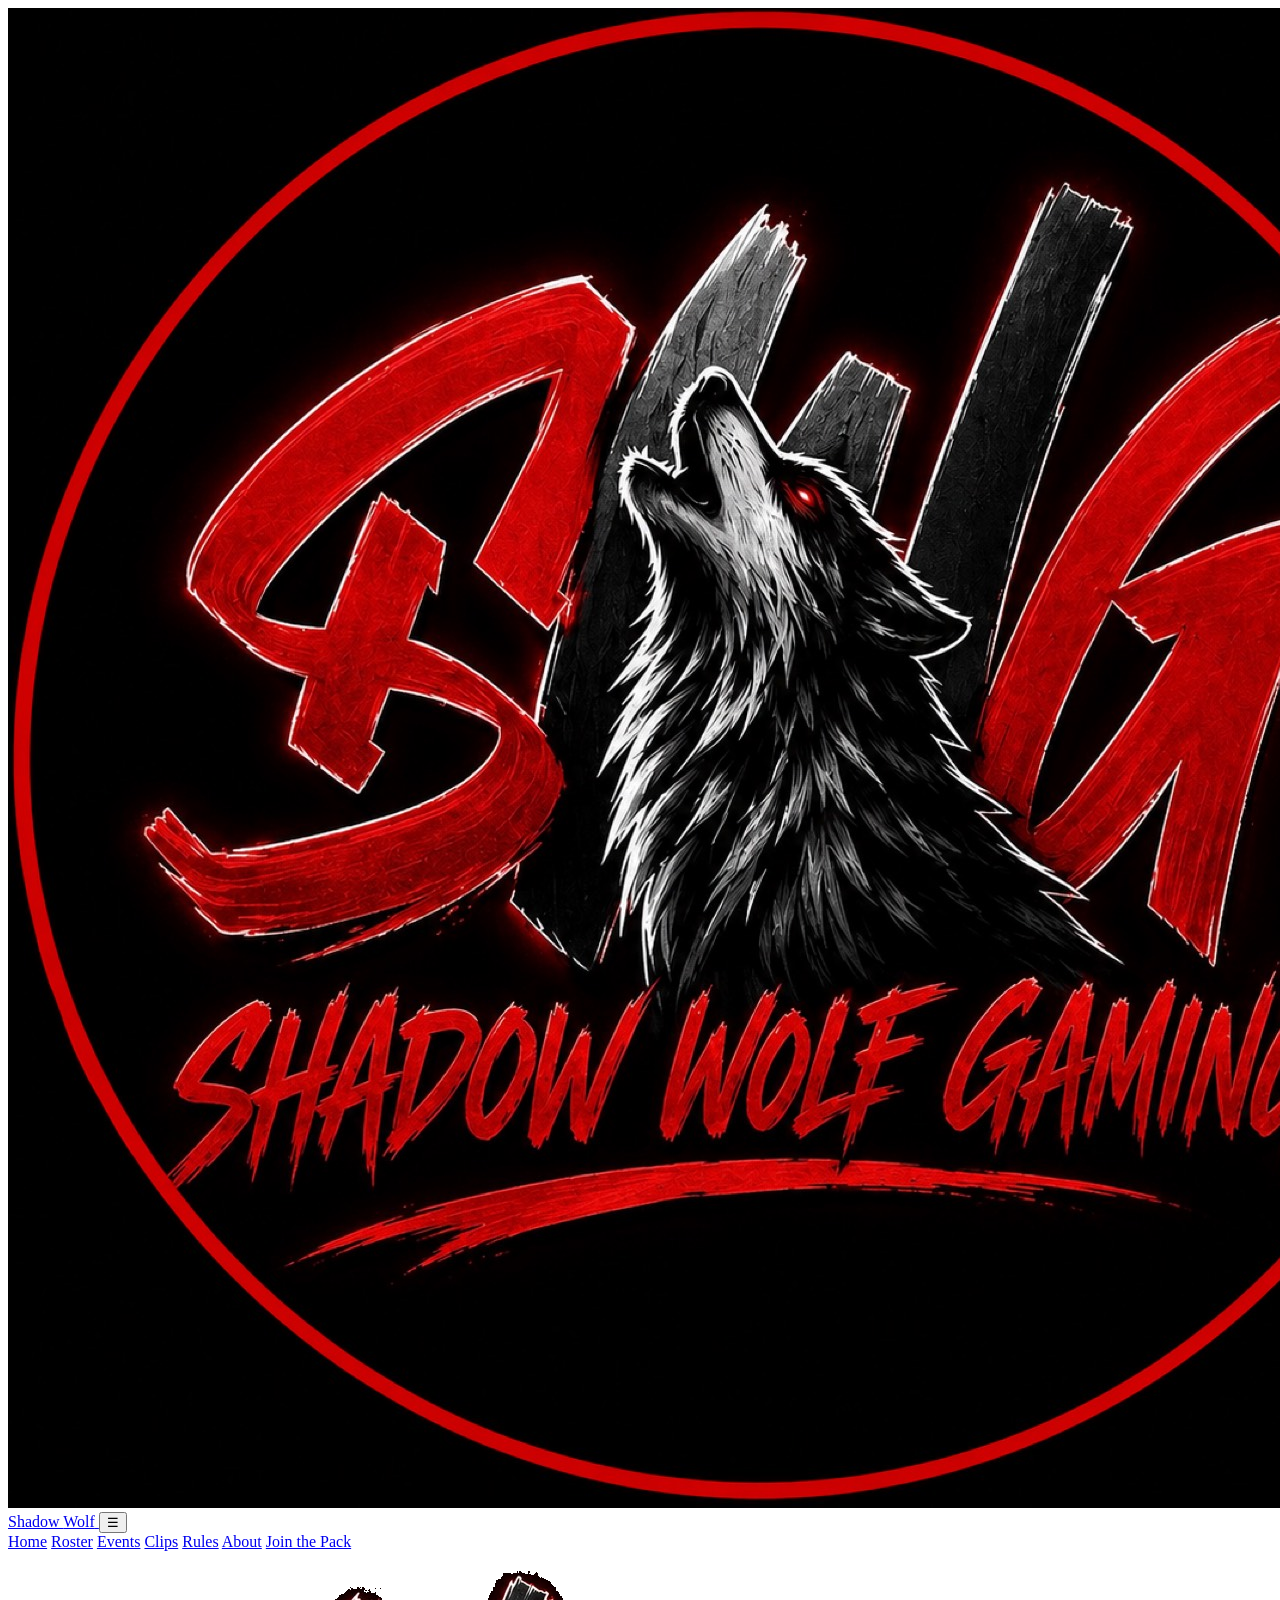
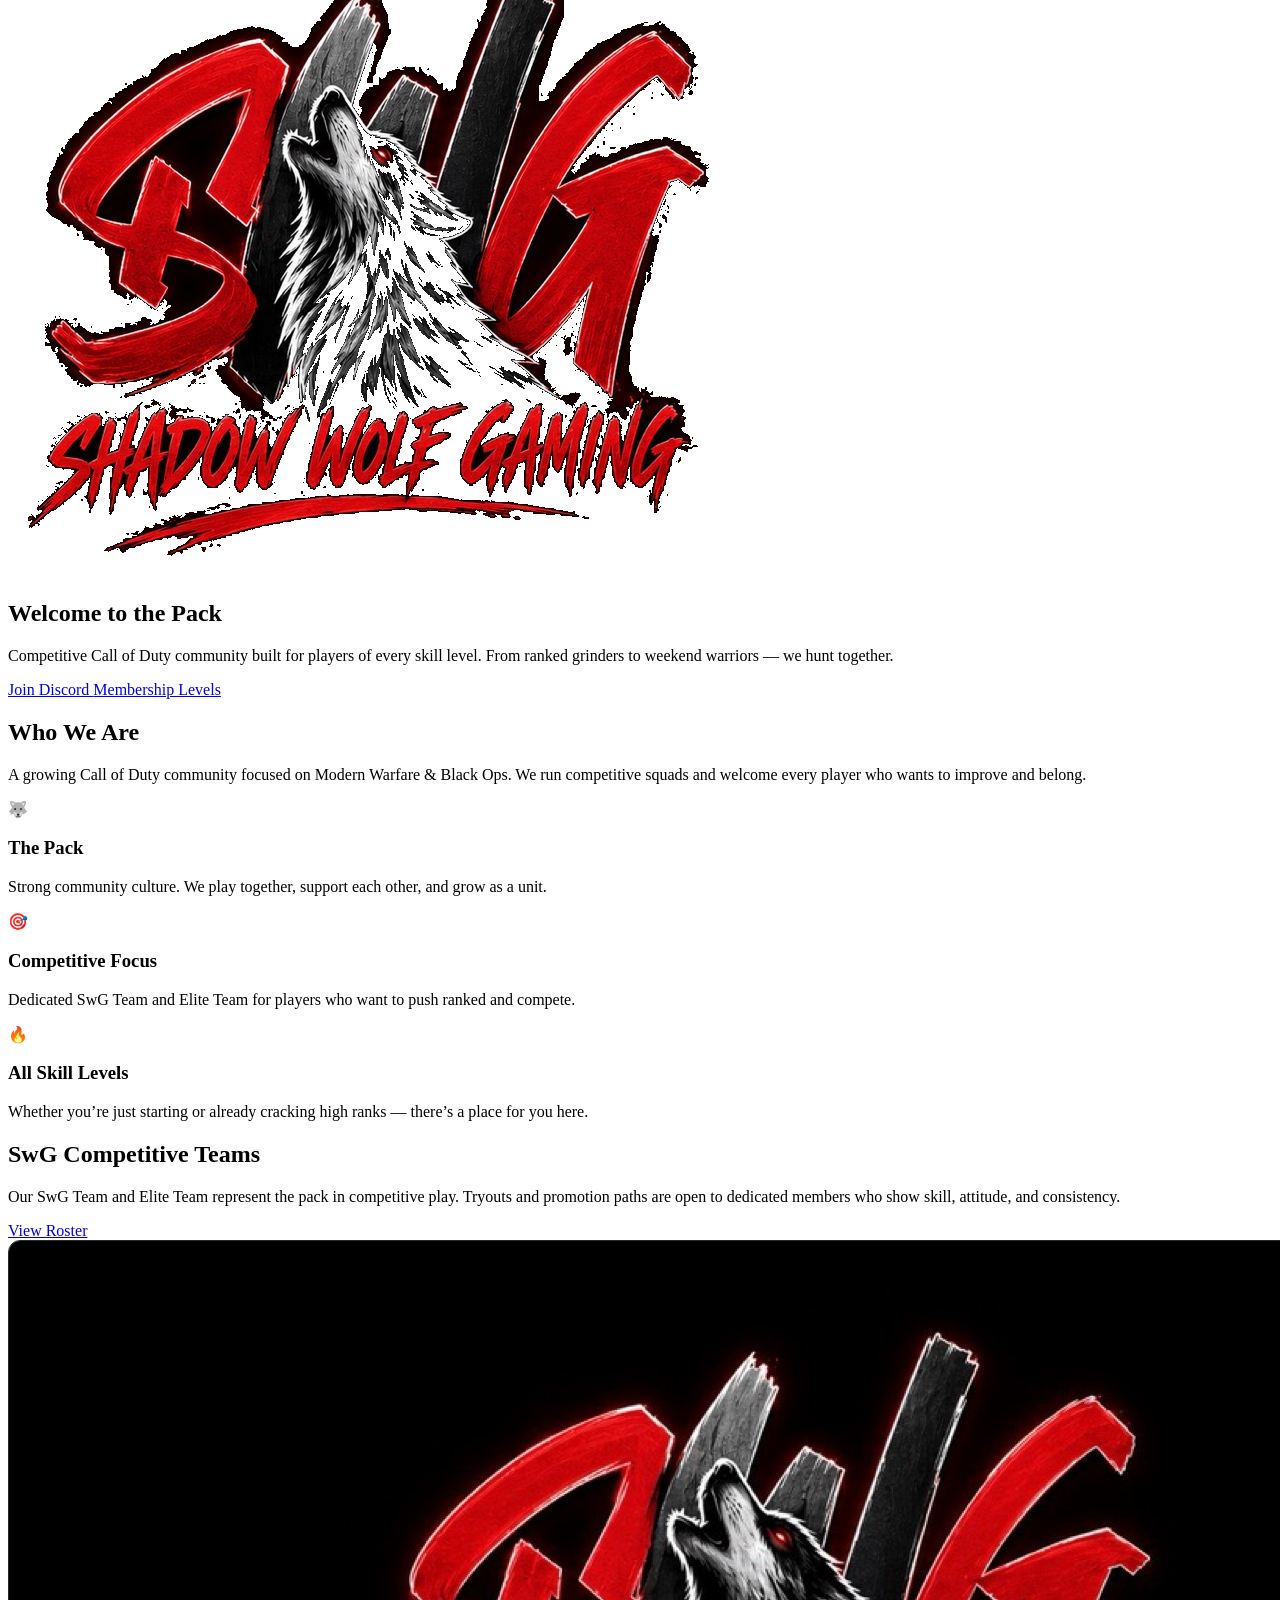
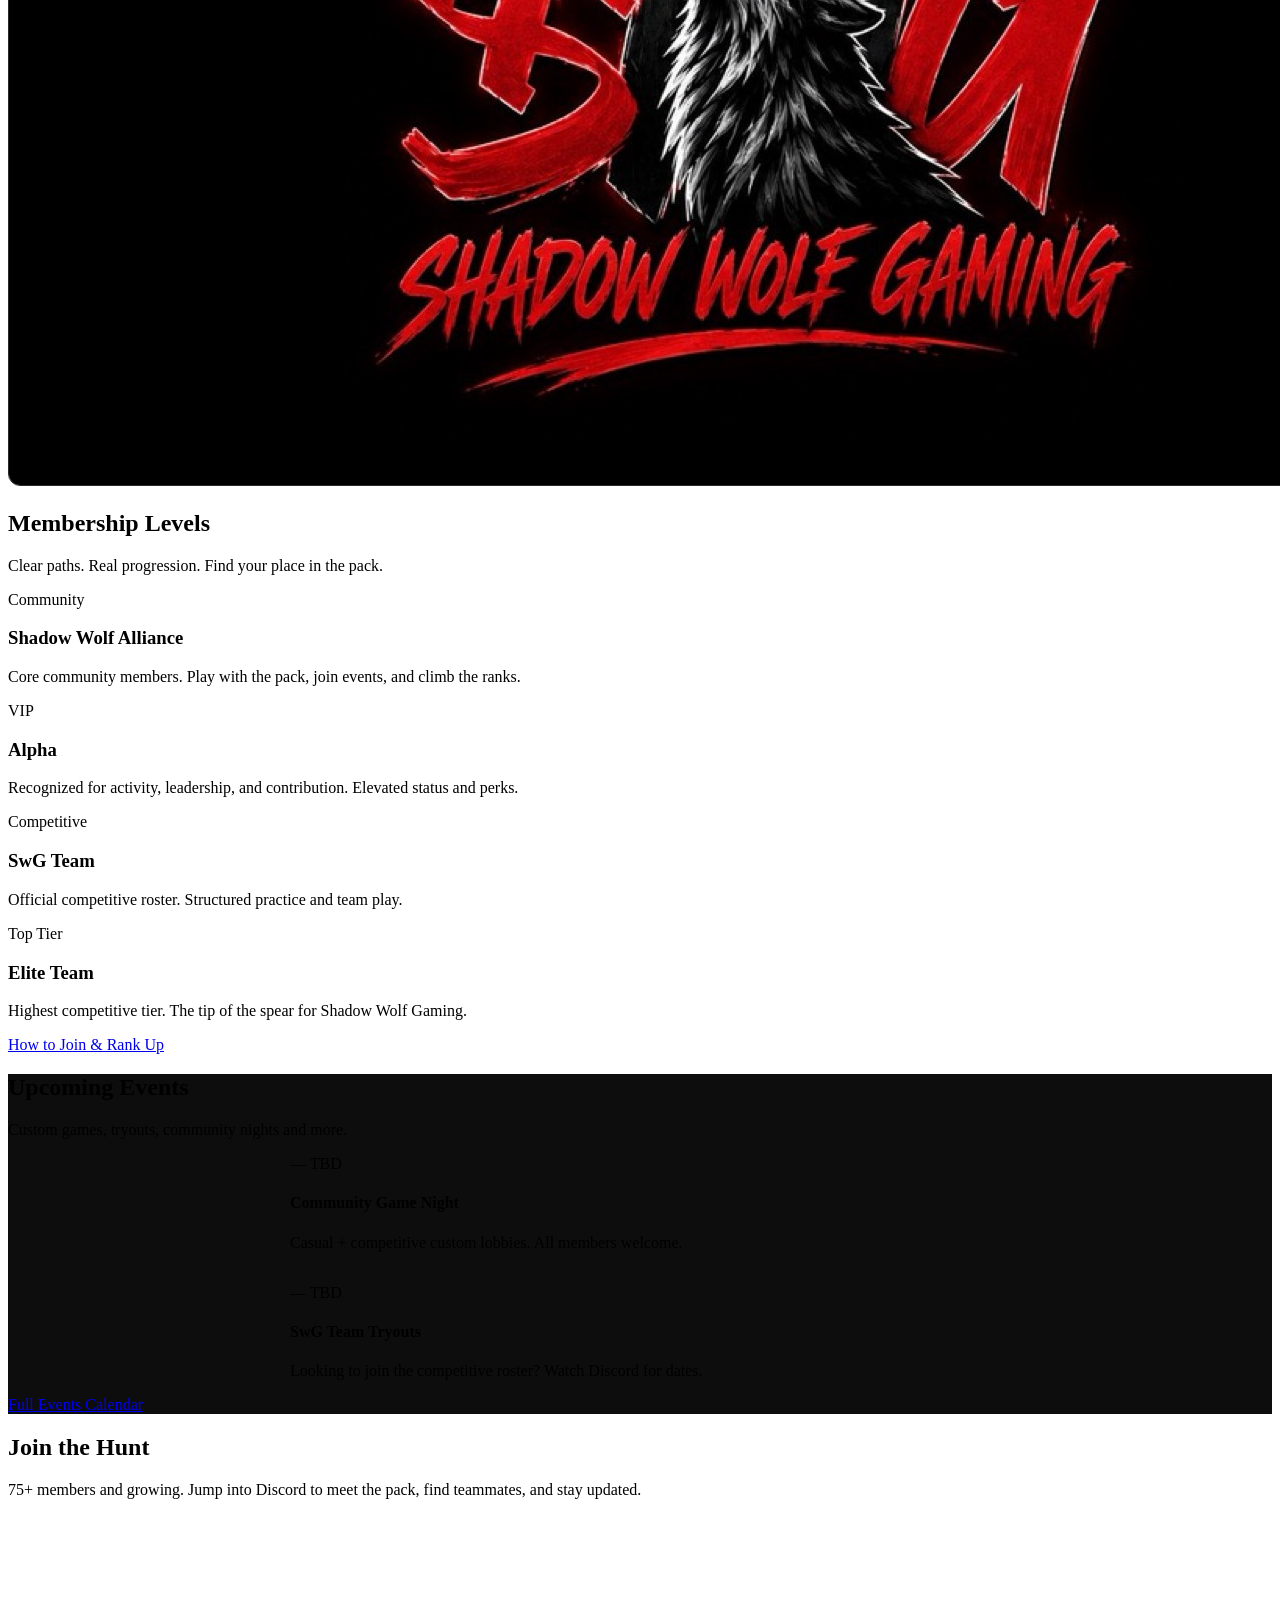
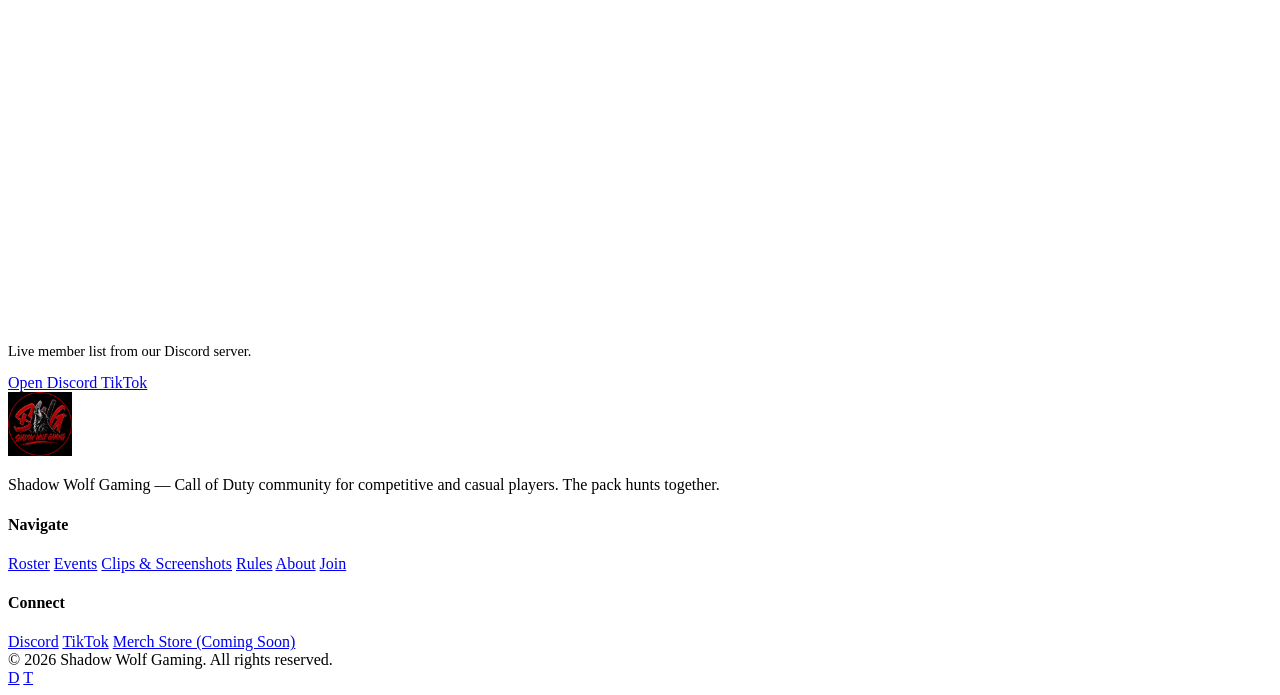
==== index.html @ d9479e47 "Rename Index.html to index.html" ====
<!DOCTYPE html>
<html lang="en">
<head>
  <meta charset="UTF-8" />
  <meta name="viewport" content="width=device-width, initial-scale=1.0" />
  <title>Shadow Wolf Gaming | The Pack Awaits</title>
  <meta name="description" content="Shadow Wolf Gaming – Call of Duty community for competitive and casual players. Join the Pack." />
  <link rel="icon" href="logo-circle.png" type="image/png" />
  <link rel="stylesheet" href="styles.css" />
</head>
<body>
  <!-- Header -->
  <header class="site-header">
    <div class="container nav">
      <a href="index.html" class="logo-link">
        <img src="logo-circle.png" alt="Shadow Wolf Gaming" />
        <span class="logo-text">Shadow <span>Wolf</span></span>
      </a>

      <button class="nav-toggle" aria-label="Toggle menu">☰</button>

      <nav class="nav-links" id="navLinks">
        <a href="index.html" class="active">Home</a>
        <a href="roster.html">Roster</a>
        <a href="events.html">Events</a>
        <a href="gallery.html">Clips</a>
        <a href="rules.html">Rules</a>
        <a href="about.html">About</a>
        <a href="join.html" class="btn btn-primary">Join the Pack</a>
      </nav>
    </div>
  </header>

  <!-- Hero -->
  <section class="hero">
    <div class="hero-content">
      <img src="logo-full.png" alt="Shadow Wolf Gaming" class="hero-logo" />
      <h1>Welcome to the <span>Pack</span></h1>
      <p class="hero-tagline">
        Competitive Call of Duty community built for players of every skill level. 
        From ranked grinders to weekend warriors — we hunt together.
      </p>
      <div class="hero-buttons">
        <a href="https://discord.gg/vBjcun5h" target="_blank" rel="noopener" class="btn btn-discord">
          Join Discord
        </a>
        <a href="join.html" class="btn btn-outline">Membership Levels</a>
      </div>
    </div>
  </section>

  <!-- Who We Are -->
  <section class="section">
    <div class="container">
      <h2 class="section-title text-center">Who <span>We Are</span></h2>
      <p class="section-subtitle text-center">
        A growing Call of Duty community focused on Modern Warfare & Black Ops. 
        We run competitive squads and welcome every player who wants to improve and belong.
      </p>

      <div class="card-grid">
        <div class="card">
          <div class="card-icon">🐺</div>
          <h3>The Pack</h3>
          <p>Strong community culture. We play together, support each other, and grow as a unit.</p>
        </div>
        <div class="card">
          <div class="card-icon">🎯</div>
          <h3>Competitive Focus</h3>
          <p>Dedicated SwG Team and Elite Team for players who want to push ranked and compete.</p>
        </div>
        <div class="card">
          <div class="card-icon">🔥</div>
          <h3>All Skill Levels</h3>
          <p>Whether you’re just starting or already cracking high ranks — there’s a place for you here.</p>
        </div>
      </div>
    </div>
  </section>

  <!-- Competitive Team Highlight -->
  <section class="section" style="padding-top: 0;">
    <div class="container">
      <div class="team-highlight">
        <div>
          <h2>SwG Competitive Teams</h2>
          <p>
            Our SwG Team and Elite Team represent the pack in competitive play. 
            Tryouts and promotion paths are open to dedicated members who show skill, attitude, and consistency.
          </p>
          <a href="roster.html" class="btn btn-primary">View Roster</a>
        </div>
        <div>
          <img src="logo-wide.jpg" alt="Shadow Wolf Gaming Competitive" style="border-radius: 12px; border: 1px solid #2a2a2a;" />
        </div>
      </div>
    </div>
  </section>

  <!-- Membership Levels Preview -->
  <section class="section">
    <div class="container">
      <h2 class="section-title text-center">Membership <span>Levels</span></h2>
      <p class="section-subtitle text-center">Clear paths. Real progression. Find your place in the pack.</p>

      <div class="levels-grid">
        <div class="level-card">
          <div class="level-tag">Community</div>
          <h3>Shadow Wolf Alliance</h3>
          <p>Core community members. Play with the pack, join events, and climb the ranks.</p>
        </div>
        <div class="level-card">
          <div class="level-tag">VIP</div>
          <h3>Alpha</h3>
          <p>Recognized for activity, leadership, and contribution. Elevated status and perks.</p>
        </div>
        <div class="level-card">
          <div class="level-tag">Competitive</div>
          <h3>SwG Team</h3>
          <p>Official competitive roster. Structured practice and team play.</p>
        </div>
        <div class="level-card elite">
          <div class="level-tag">Top Tier</div>
          <h3>Elite Team</h3>
          <p>Highest competitive tier. The tip of the spear for Shadow Wolf Gaming.</p>
        </div>
      </div>

      <div class="text-center mt-4">
        <a href="join.html" class="btn btn-outline">How to Join & Rank Up</a>
      </div>
    </div>
  </section>

  <!-- Featured Events -->
  <section class="section" style="background: #0d0d0d;">
    <div class="container">
      <h2 class="section-title text-center">Upcoming <span>Events</span></h2>
      <p class="section-subtitle text-center">Custom games, tryouts, community nights and more.</p>

      <div style="display: grid; gap: 1rem; max-width: 700px; margin: 0 auto;">
        <div class="event-card">
          <div class="event-date">
            <span class="day">—</span>
            <span class="month">TBD</span>
          </div>
          <div class="event-info">
            <h4>Community Game Night</h4>
            <p>Casual + competitive custom lobbies. All members welcome.</p>
          </div>
        </div>
        <div class="event-card">
          <div class="event-date">
            <span class="day">—</span>
            <span class="month">TBD</span>
          </div>
          <div class="event-info">
            <h4>SwG Team Tryouts</h4>
            <p>Looking to join the competitive roster? Watch Discord for dates.</p>
          </div>
        </div>
      </div>

      <div class="text-center mt-4">
        <a href="events.html" class="btn btn-primary">Full Events Calendar</a>
      </div>
    </div>
  </section>

  <!-- Discord + Social -->
  <section class="section">
    <div class="container">
      <div class="discord-section">
        <h2 class="section-title">Join the <span>Hunt</span></h2>
        <p style="color: var(--gray); margin-bottom: 1.5rem;">
          75+ members and growing. Jump into Discord to meet the pack, find teammates, and stay updated.
        </p>

        <div class="discord-widget-wrapper">
          <!-- Official Discord Widget -->
          <iframe 
            src="https://discord.com/widget?id=1279711612889989150&theme=dark" 
            width="350" 
            height="400" 
            allowtransparency="true" 
            frameborder="0" 
            sandbox="allow-popups allow-popups-to-escape-sandbox allow-same-origin allow-scripts"
            style="border-radius: 12px; max-width: 100%;">
          </iframe>
        </div>

        <p style="color: var(--gray); font-size: 0.9rem; margin-top: 1rem;">
          Live member list from our Discord server.
        </p>

        <div class="hero-buttons mt-3">
          <a href="https://discord.gg/vBjcun5h" target="_blank" rel="noopener" class="btn btn-discord">
            Open Discord
          </a>
          <a href="https://www.tiktok.com/@shadow_wolf_gaming_?_r=1&_t=ZS-99rucWfN9da" target="_blank" rel="noopener" class="btn btn-outline">
            TikTok
          </a>
        </div>
      </div>
    </div>
  </section>

  <!-- Footer -->
  <footer class="site-footer">
    <div class="container">
      <div class="footer-grid">
        <div class="footer-brand">
          <img src="logo-circle.png" alt="Shadow Wolf Gaming" style="height: 64px;" />
          <p>Shadow Wolf Gaming — Call of Duty community for competitive and casual players. The pack hunts together.</p>
        </div>
        <div class="footer-col">
          <h4>Navigate</h4>
          <a href="roster.html">Roster</a>
          <a href="events.html">Events</a>
          <a href="gallery.html">Clips & Screenshots</a>
          <a href="rules.html">Rules</a>
          <a href="about.html">About</a>
          <a href="join.html">Join</a>
        </div>
        <div class="footer-col">
          <h4>Connect</h4>
          <a href="https://discord.gg/vBjcun5h" target="_blank" rel="noopener">Discord</a>
          <a href="https://www.tiktok.com/@shadow_wolf_gaming_?_r=1&_t=ZS-99rucWfN9da" target="_blank" rel="noopener">TikTok</a>
          <a href="#" id="store-link">Merch Store (Coming Soon)</a>
        </div>
      </div>
      <div class="footer-bottom">
        <span>© 2026 Shadow Wolf Gaming. All rights reserved.</span>
        <div class="social-links">
          <a href="https://discord.gg/vBjcun5h" target="_blank" rel="noopener" title="Discord">D</a>
          <a href="https://www.tiktok.com/@shadow_wolf_gaming_?_r=1&_t=ZS-99rucWfN9da" target="_blank" rel="noopener" title="TikTok">T</a>
        </div>
      </div>
    </div>
  </footer>

  <script src="main.js"></script>
</body>
</html>
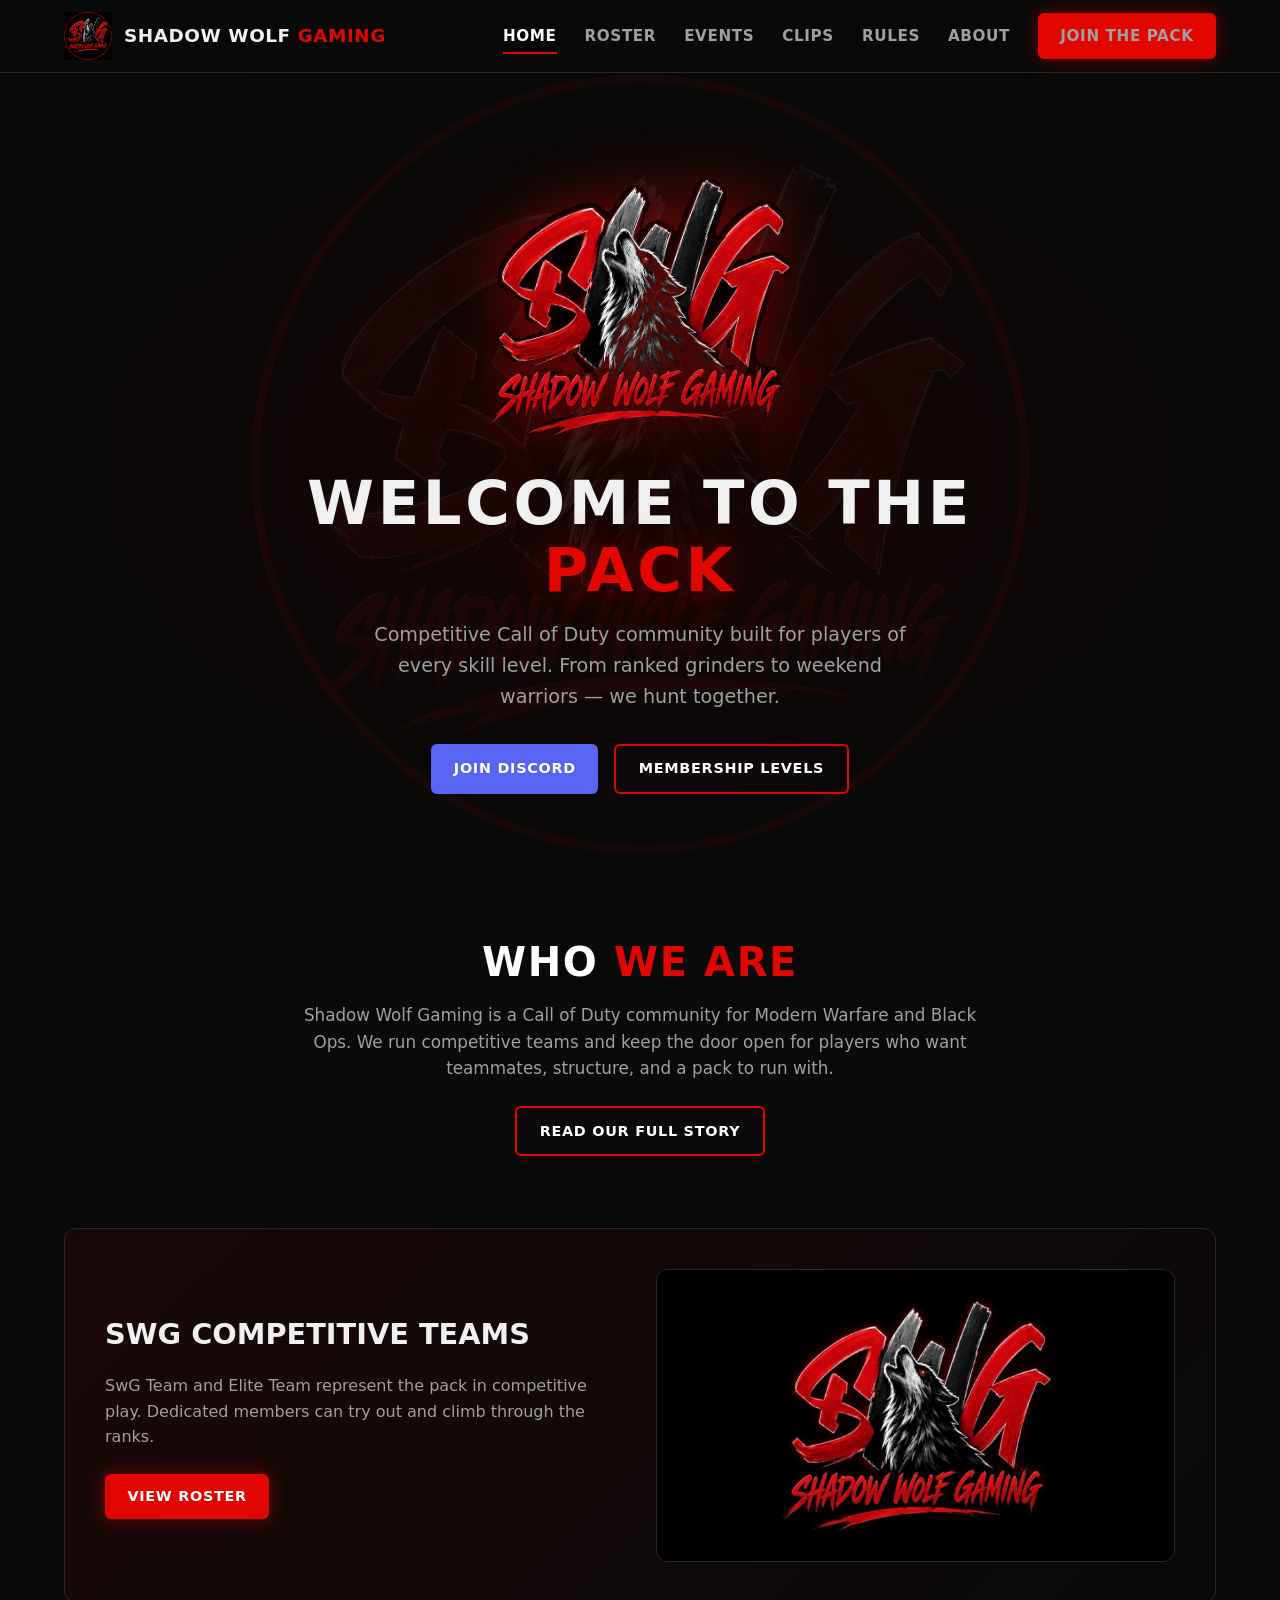
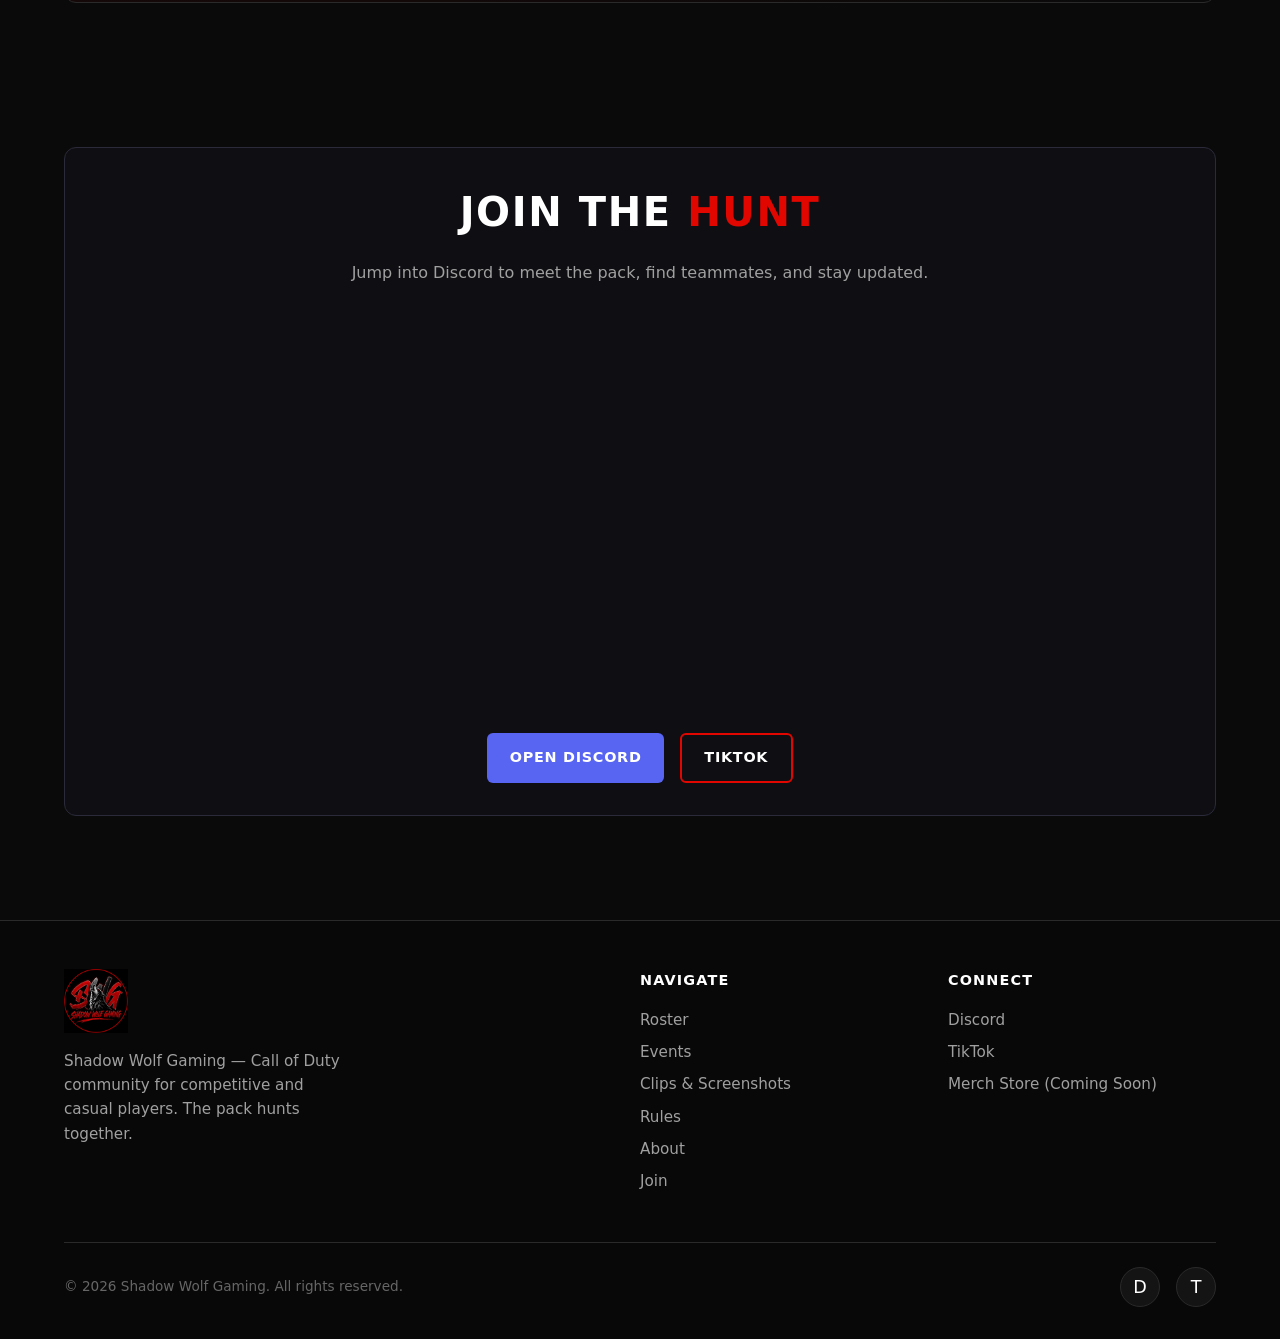
==== commit ac53bcc6: "Add index.html for Shadow Wolf Gaming website This commit adds a new HTML file for the Shadow Wolf G" ====
--- a/index.html
+++ b/index.html
@@ -6,15 +6,15 @@
   <title>Shadow Wolf Gaming | The Pack Awaits</title>
   <meta name="description" content="Shadow Wolf Gaming – Call of Duty community for competitive and casual players. Join the Pack." />
   <link rel="icon" href="logo-circle.png" type="image/png" />
+  <link href="https://fonts.googleapis.com/css2?family=Black+Ops+One&display=swap" rel="stylesheet" />
   <link rel="stylesheet" href="styles.css" />
 </head>
 <body>
-  <!-- Header -->
   <header class="site-header">
     <div class="container nav">
       <a href="index.html" class="logo-link">
         <img src="logo-circle.png" alt="Shadow Wolf Gaming" />
-        <span class="logo-text">Shadow <span>Wolf</span></span>
+        <span class="logo-text">Shadow Wolf <span>Gaming</span></span>
       </a>
 
       <button class="nav-toggle" aria-label="Toggle menu">☰</button>
@@ -31,13 +31,12 @@
     </div>
   </header>
 
-  <!-- Hero -->
   <section class="hero">
     <div class="hero-content">
       <img src="logo-full.png" alt="Shadow Wolf Gaming" class="hero-logo" />
       <h1>Welcome to the <span>Pack</span></h1>
       <p class="hero-tagline">
-        Competitive Call of Duty community built for players of every skill level. 
+        Competitive Call of Duty community built for players of every skill level.
         From ranked grinders to weekend warriors — we hunt together.
       </p>
       <div class="hero-buttons">
@@ -49,44 +48,26 @@
     </div>
   </section>
 
-  <!-- Who We Are -->
   <section class="section">
-    <div class="container">
-      <h2 class="section-title text-center">Who <span>We Are</span></h2>
-      <p class="section-subtitle text-center">
-        A growing Call of Duty community focused on Modern Warfare & Black Ops. 
-        We run competitive squads and welcome every player who wants to improve and belong.
+    <div class="container" style="max-width: 760px; text-align: center;">
+      <h2 class="section-title">Who <span>We Are</span></h2>
+      <p class="section-subtitle" style="margin-bottom: 1.5rem;">
+        Shadow Wolf Gaming is a Call of Duty community for Modern Warfare and Black Ops.
+        We run competitive teams and keep the door open for players who want teammates,
+        structure, and a pack to run with.
       </p>
-
-      <div class="card-grid">
-        <div class="card">
-          <div class="card-icon">🐺</div>
-          <h3>The Pack</h3>
-          <p>Strong community culture. We play together, support each other, and grow as a unit.</p>
-        </div>
-        <div class="card">
-          <div class="card-icon">🎯</div>
-          <h3>Competitive Focus</h3>
-          <p>Dedicated SwG Team and Elite Team for players who want to push ranked and compete.</p>
-        </div>
-        <div class="card">
-          <div class="card-icon">🔥</div>
-          <h3>All Skill Levels</h3>
-          <p>Whether you’re just starting or already cracking high ranks — there’s a place for you here.</p>
-        </div>
-      </div>
+      <a href="about.html" class="btn btn-outline">Read Our Full Story</a>
     </div>
   </section>
 
-  <!-- Competitive Team Highlight -->
   <section class="section" style="padding-top: 0;">
     <div class="container">
       <div class="team-highlight">
         <div>
           <h2>SwG Competitive Teams</h2>
           <p>
-            Our SwG Team and Elite Team represent the pack in competitive play. 
-            Tryouts and promotion paths are open to dedicated members who show skill, attitude, and consistency.
+            SwG Team and Elite Team represent the pack in competitive play.
+            Dedicated members can try out and climb through the ranks.
           </p>
           <a href="roster.html" class="btn btn-primary">View Roster</a>
         </div>
@@ -97,101 +78,25 @@
     </div>
   </section>
 
-  <!-- Membership Levels Preview -->
-  <section class="section">
-    <div class="container">
-      <h2 class="section-title text-center">Membership <span>Levels</span></h2>
-      <p class="section-subtitle text-center">Clear paths. Real progression. Find your place in the pack.</p>
-
-      <div class="levels-grid">
-        <div class="level-card">
-          <div class="level-tag">Community</div>
-          <h3>Shadow Wolf Alliance</h3>
-          <p>Core community members. Play with the pack, join events, and climb the ranks.</p>
-        </div>
-        <div class="level-card">
-          <div class="level-tag">VIP</div>
-          <h3>Alpha</h3>
-          <p>Recognized for activity, leadership, and contribution. Elevated status and perks.</p>
-        </div>
-        <div class="level-card">
-          <div class="level-tag">Competitive</div>
-          <h3>SwG Team</h3>
-          <p>Official competitive roster. Structured practice and team play.</p>
-        </div>
-        <div class="level-card elite">
-          <div class="level-tag">Top Tier</div>
-          <h3>Elite Team</h3>
-          <p>Highest competitive tier. The tip of the spear for Shadow Wolf Gaming.</p>
-        </div>
-      </div>
-
-      <div class="text-center mt-4">
-        <a href="join.html" class="btn btn-outline">How to Join & Rank Up</a>
-      </div>
-    </div>
-  </section>
-
-  <!-- Featured Events -->
-  <section class="section" style="background: #0d0d0d;">
-    <div class="container">
-      <h2 class="section-title text-center">Upcoming <span>Events</span></h2>
-      <p class="section-subtitle text-center">Custom games, tryouts, community nights and more.</p>
-
-      <div style="display: grid; gap: 1rem; max-width: 700px; margin: 0 auto;">
-        <div class="event-card">
-          <div class="event-date">
-            <span class="day">—</span>
-            <span class="month">TBD</span>
-          </div>
-          <div class="event-info">
-            <h4>Community Game Night</h4>
-            <p>Casual + competitive custom lobbies. All members welcome.</p>
-          </div>
-        </div>
-        <div class="event-card">
-          <div class="event-date">
-            <span class="day">—</span>
-            <span class="month">TBD</span>
-          </div>
-          <div class="event-info">
-            <h4>SwG Team Tryouts</h4>
-            <p>Looking to join the competitive roster? Watch Discord for dates.</p>
-          </div>
-        </div>
-      </div>
-
-      <div class="text-center mt-4">
-        <a href="events.html" class="btn btn-primary">Full Events Calendar</a>
-      </div>
-    </div>
-  </section>
-
-  <!-- Discord + Social -->
   <section class="section">
     <div class="container">
       <div class="discord-section">
         <h2 class="section-title">Join the <span>Hunt</span></h2>
         <p style="color: var(--gray); margin-bottom: 1.5rem;">
-          75+ members and growing. Jump into Discord to meet the pack, find teammates, and stay updated.
+          Jump into Discord to meet the pack, find teammates, and stay updated.
         </p>
 
         <div class="discord-widget-wrapper">
-          <!-- Official Discord Widget -->
-          <iframe 
-            src="https://discord.com/widget?id=1279711612889989150&theme=dark" 
-            width="350" 
-            height="400" 
-            allowtransparency="true" 
-            frameborder="0" 
+          <iframe
+            src="https://discord.com/widget?id=1279711612889989150&theme=dark"
+            width="350"
+            height="400"
+            allowtransparency="true"
+            frameborder="0"
             sandbox="allow-popups allow-popups-to-escape-sandbox allow-same-origin allow-scripts"
             style="border-radius: 12px; max-width: 100%;">
           </iframe>
         </div>
-
-        <p style="color: var(--gray); font-size: 0.9rem; margin-top: 1rem;">
-          Live member list from our Discord server.
-        </p>
 
         <div class="hero-buttons mt-3">
           <a href="https://discord.gg/vBjcun5h" target="_blank" rel="noopener" class="btn btn-discord">
@@ -205,7 +110,6 @@
     </div>
   </section>
 
-  <!-- Footer -->
   <footer class="site-footer">
     <div class="container">
       <div class="footer-grid">
@@ -226,7 +130,7 @@
           <h4>Connect</h4>
           <a href="https://discord.gg/vBjcun5h" target="_blank" rel="noopener">Discord</a>
           <a href="https://www.tiktok.com/@shadow_wolf_gaming_?_r=1&_t=ZS-99rucWfN9da" target="_blank" rel="noopener">TikTok</a>
-          <a href="#" id="store-link">Merch Store (Coming Soon)</a>
+          <a href="#">Merch Store (Coming Soon)</a>
         </div>
       </div>
       <div class="footer-bottom">
--- a/styles.css
+++ b/styles.css
@@ -0,0 +1,850 @@
+/* Shadow Wolf Gaming - Main Styles */
+:root {
+  --bg-dark: #0a0a0a;
+  --bg-card: #141414;
+  --bg-card-hover: #1c1c1c;
+  --red: #e10600;
+  --red-bright: #ff1a1a;
+  --red-glow: rgba(225, 6, 0, 0.45);
+  --red-dark: #9b0000;
+  --white: #ffffff;
+  --off-white: #f0f0f0;
+  --gray: #a0a0a0;
+  --gray-dark: #666;
+  --border: #2a2a2a;
+  --font-main: 'Segoe UI', system-ui, -apple-system, sans-serif;
+  --font-display: 'Segoe UI', system-ui, sans-serif;
+  --radius: 12px;
+  --transition: 0.25s ease;
+}
+
+*, *::before, *::after {
+  box-sizing: border-box;
+  margin: 0;
+  padding: 0;
+}
+
+html {
+  scroll-behavior: smooth;
+}
+
+body {
+  font-family: var(--font-main);
+  background: var(--bg-dark);
+  color: var(--off-white);
+  line-height: 1.6;
+  min-height: 100vh;
+  overflow-x: hidden;
+}
+
+img {
+  max-width: 100%;
+  height: auto;
+  display: block;
+}
+
+a {
+  color: inherit;
+  text-decoration: none;
+  transition: color var(--transition);
+}
+
+ul {
+  list-style: none;
+}
+
+/* ========== LAYOUT ========== */
+.container {
+  width: 100%;
+  max-width: 1200px;
+  margin: 0 auto;
+  padding: 0 1.5rem;
+}
+
+.section {
+  padding: 4.5rem 0;
+}
+
+.section-title {
+  font-size: clamp(1.8rem, 4vw, 2.5rem);
+  font-weight: 800;
+  text-transform: uppercase;
+  letter-spacing: 0.04em;
+  margin-bottom: 0.5rem;
+  color: var(--white);
+}
+
+.section-title span {
+  color: var(--red);
+}
+
+.section-subtitle {
+  color: var(--gray);
+  margin-bottom: 2.5rem;
+  font-size: 1.05rem;
+}
+
+/* ========== HEADER / NAV ========== */
+.site-header {
+  position: sticky;
+  top: 0;
+  z-index: 1000;
+  background: rgba(10, 10, 10, 0.92);
+  backdrop-filter: blur(12px);
+  border-bottom: 1px solid var(--border);
+}
+
+.nav {
+  display: flex;
+  align-items: center;
+  justify-content: space-between;
+  height: 72px;
+}
+
+.logo-link {
+  display: flex;
+  align-items: center;
+  gap: 0.75rem;
+}
+
+.logo-link img {
+  height: 48px;
+  width: auto;
+}
+
+.logo-text {
+  font-weight: 800;
+  font-size: 1.15rem;
+  letter-spacing: 0.03em;
+  text-transform: uppercase;
+}
+
+.logo-text span {
+  color: var(--red);
+}
+
+.nav-links {
+  display: flex;
+  align-items: center;
+  gap: 1.75rem;
+}
+
+.nav-links a {
+  font-size: 0.95rem;
+  font-weight: 600;
+  text-transform: uppercase;
+  letter-spacing: 0.04em;
+  color: var(--gray);
+  position: relative;
+}
+
+.nav-links a:hover,
+.nav-links a.active {
+  color: var(--white);
+}
+
+.nav-links a.active::after,
+.nav-links a:hover::after {
+  content: '';
+  position: absolute;
+  left: 0;
+  bottom: -6px;
+  width: 100%;
+  height: 2px;
+  background: var(--red);
+}
+
+.btn {
+  display: inline-flex;
+  align-items: center;
+  justify-content: center;
+  gap: 0.5rem;
+  padding: 0.7rem 1.4rem;
+  font-weight: 700;
+  font-size: 0.9rem;
+  text-transform: uppercase;
+  letter-spacing: 0.05em;
+  border-radius: 6px;
+  border: none;
+  cursor: pointer;
+  transition: all var(--transition);
+}
+
+.btn-primary {
+  background: var(--red);
+  color: var(--white);
+  box-shadow: 0 0 20px var(--red-glow);
+}
+
+.btn-primary:hover {
+  background: var(--red-bright);
+  transform: translateY(-2px);
+  box-shadow: 0 0 28px var(--red-glow);
+}
+
+.btn-outline {
+  background: transparent;
+  color: var(--white);
+  border: 2px solid var(--red);
+}
+
+.btn-outline:hover {
+  background: var(--red);
+  box-shadow: 0 0 20px var(--red-glow);
+}
+
+.btn-discord {
+  background: #5865F2;
+  color: white;
+}
+
+.btn-discord:hover {
+  background: #4752c4;
+  transform: translateY(-2px);
+}
+
+/* Mobile menu */
+.nav-toggle {
+  display: none;
+  background: none;
+  border: none;
+  color: var(--white);
+  font-size: 1.6rem;
+  cursor: pointer;
+}
+
+/* ========== HERO ========== */
+.hero {
+  position: relative;
+  min-height: 85vh;
+  display: flex;
+  align-items: center;
+  justify-content: center;
+  text-align: center;
+  padding: 6rem 1.5rem 4rem;
+  background: radial-gradient(ellipse at center, #1a0505 0%, #0a0a0a 70%);
+  overflow: hidden;
+}
+
+.hero::before {
+  content: '';
+  position: absolute;
+  inset: 0;
+  background: url('logo-circle.png') center/contain no-repeat;
+  opacity: 0.07;
+  pointer-events: none;
+}
+
+.hero-content {
+  position: relative;
+  z-index: 2;
+  max-width: 800px;
+}
+
+.hero-logo {
+  width: min(320px, 80vw);
+  margin: 0 auto 1.5rem;
+  filter: drop-shadow(0 0 30px var(--red-glow));
+}
+
+.hero h1 {
+  font-size: clamp(2.2rem, 6vw, 3.8rem);
+  font-weight: 900;
+  text-transform: uppercase;
+  letter-spacing: 0.06em;
+  line-height: 1.1;
+  margin-bottom: 1rem;
+}
+
+.hero h1 span {
+  color: var(--red);
+  text-shadow: 0 0 40px var(--red-glow);
+}
+
+.hero-tagline {
+  font-size: 1.2rem;
+  color: var(--gray);
+  margin-bottom: 2rem;
+  max-width: 560px;
+  margin-left: auto;
+  margin-right: auto;
+}
+
+.hero-buttons {
+  display: flex;
+  flex-wrap: wrap;
+  gap: 1rem;
+  justify-content: center;
+}
+
+/* ========== CARDS ========== */
+.card-grid {
+  display: grid;
+  grid-template-columns: repeat(auto-fit, minmax(260px, 1fr));
+  gap: 1.5rem;
+}
+
+.card {
+  background: var(--bg-card);
+  border: 1px solid var(--border);
+  border-radius: var(--radius);
+  padding: 1.75rem;
+  transition: all var(--transition);
+}
+
+.card:hover {
+  background: var(--bg-card-hover);
+  border-color: var(--red-dark);
+  transform: translateY(-4px);
+  box-shadow: 0 10px 30px rgba(0,0,0,0.4);
+}
+
+.card-icon {
+  font-size: 2rem;
+  margin-bottom: 1rem;
+  color: var(--red);
+}
+
+.card h3 {
+  font-size: 1.25rem;
+  font-weight: 700;
+  margin-bottom: 0.5rem;
+  text-transform: uppercase;
+  letter-spacing: 0.03em;
+}
+
+.card p {
+  color: var(--gray);
+  font-size: 0.95rem;
+}
+
+/* ========== MEMBERSHIP LEVELS ========== */
+.levels-grid {
+  display: grid;
+  grid-template-columns: repeat(auto-fit, minmax(240px, 1fr));
+  gap: 1.25rem;
+}
+
+.level-card {
+  background: var(--bg-card);
+  border: 1px solid var(--border);
+  border-radius: var(--radius);
+  padding: 1.75rem 1.5rem;
+  text-align: center;
+  position: relative;
+  overflow: hidden;
+}
+
+.level-card::before {
+  content: '';
+  position: absolute;
+  top: 0;
+  left: 0;
+  right: 0;
+  height: 4px;
+  background: var(--red);
+}
+
+.level-card.elite::before {
+  background: linear-gradient(90deg, var(--red), #ffd700);
+}
+
+.level-card h3 {
+  font-size: 1.15rem;
+  font-weight: 800;
+  text-transform: uppercase;
+  margin-bottom: 0.5rem;
+  color: var(--white);
+}
+
+.level-card .level-tag {
+  display: inline-block;
+  font-size: 0.75rem;
+  font-weight: 700;
+  text-transform: uppercase;
+  letter-spacing: 0.06em;
+  padding: 0.25rem 0.6rem;
+  border-radius: 4px;
+  background: rgba(225, 6, 0, 0.2);
+  color: var(--red-bright);
+  margin-bottom: 0.75rem;
+}
+
+.level-card p {
+  color: var(--gray);
+  font-size: 0.9rem;
+}
+
+/* ========== TEAM HIGHLIGHT ========== */
+.team-highlight {
+  background: linear-gradient(135deg, #1a0808 0%, #0a0a0a 100%);
+  border: 1px solid var(--border);
+  border-radius: var(--radius);
+  padding: 2.5rem;
+  display: grid;
+  grid-template-columns: 1fr 1fr;
+  gap: 2rem;
+  align-items: center;
+}
+
+.team-highlight h2 {
+  font-size: 1.8rem;
+  font-weight: 800;
+  text-transform: uppercase;
+  margin-bottom: 1rem;
+}
+
+.team-highlight p {
+  color: var(--gray);
+  margin-bottom: 1.5rem;
+}
+
+/* ========== EVENTS PREVIEW ========== */
+.event-card {
+  display: flex;
+  gap: 1.25rem;
+  background: var(--bg-card);
+  border: 1px solid var(--border);
+  border-radius: var(--radius);
+  padding: 1.25rem;
+  align-items: center;
+}
+
+.event-date {
+  flex-shrink: 0;
+  width: 70px;
+  text-align: center;
+  background: var(--red);
+  border-radius: 8px;
+  padding: 0.6rem 0.4rem;
+  line-height: 1.2;
+}
+
+.event-date .day {
+  font-size: 1.5rem;
+  font-weight: 800;
+  display: block;
+}
+
+.event-date .month {
+  font-size: 0.75rem;
+  text-transform: uppercase;
+  font-weight: 700;
+  letter-spacing: 0.05em;
+}
+
+.event-info h4 {
+  font-size: 1.05rem;
+  font-weight: 700;
+  margin-bottom: 0.2rem;
+}
+
+.event-info p {
+  color: var(--gray);
+  font-size: 0.9rem;
+}
+
+/* ========== DISCORD WIDGET ========== */
+.discord-section {
+  background: #0f0f13;
+  border: 1px solid #2a2a3a;
+  border-radius: var(--radius);
+  padding: 2rem;
+  text-align: center;
+}
+
+.discord-section h2 {
+  margin-bottom: 1rem;
+}
+
+.discord-widget-wrapper {
+  display: flex;
+  justify-content: center;
+  margin: 1.5rem 0;
+}
+
+/* ========== FOOTER ========== */
+.site-footer {
+  background: #080808;
+  border-top: 1px solid var(--border);
+  padding: 3rem 0 2rem;
+  margin-top: 2rem;
+}
+
+.footer-grid {
+  display: grid;
+  grid-template-columns: 2fr 1fr 1fr;
+  gap: 2.5rem;
+  margin-bottom: 2.5rem;
+}
+
+.footer-brand img {
+  height: 56px;
+  margin-bottom: 1rem;
+}
+
+.footer-brand p {
+  color: var(--gray);
+  font-size: 0.95rem;
+  max-width: 280px;
+}
+
+.footer-col h4 {
+  font-size: 0.9rem;
+  text-transform: uppercase;
+  letter-spacing: 0.08em;
+  color: var(--white);
+  margin-bottom: 1rem;
+}
+
+.footer-col a {
+  display: block;
+  color: var(--gray);
+  margin-bottom: 0.5rem;
+  font-size: 0.95rem;
+}
+
+.footer-col a:hover {
+  color: var(--red);
+}
+
+.footer-bottom {
+  border-top: 1px solid var(--border);
+  padding-top: 1.5rem;
+  display: flex;
+  justify-content: space-between;
+  align-items: center;
+  flex-wrap: wrap;
+  gap: 1rem;
+  color: var(--gray-dark);
+  font-size: 0.85rem;
+}
+
+.social-links {
+  display: flex;
+  gap: 1rem;
+}
+
+.social-links a {
+  width: 40px;
+  height: 40px;
+  display: flex;
+  align-items: center;
+  justify-content: center;
+  border-radius: 50%;
+  background: var(--bg-card);
+  border: 1px solid var(--border);
+  color: var(--white);
+  font-size: 1.1rem;
+  transition: all var(--transition);
+}
+
+.social-links a:hover {
+  background: var(--red);
+  border-color: var(--red);
+  transform: translateY(-3px);
+}
+
+/* ========== PAGE HERO (inner pages) ========== */
+.page-hero {
+  padding: 4rem 0 3rem;
+  text-align: center;
+  background: radial-gradient(ellipse at top, #1a0808 0%, #0a0a0a 70%);
+  border-bottom: 1px solid var(--border);
+}
+
+.page-hero h1 {
+  font-size: clamp(2rem, 5vw, 3rem);
+  font-weight: 900;
+  text-transform: uppercase;
+  letter-spacing: 0.05em;
+  margin-bottom: 0.75rem;
+}
+
+.page-hero h1 span {
+  color: var(--red);
+}
+
+.page-hero p {
+  color: var(--gray);
+  max-width: 600px;
+  margin: 0 auto;
+}
+
+/* ========== ROSTER ========== */
+.roster-filters {
+  display: flex;
+  flex-wrap: wrap;
+  gap: 0.75rem;
+  margin-bottom: 2rem;
+  justify-content: center;
+}
+
+.filter-btn {
+  padding: 0.5rem 1.1rem;
+  border-radius: 999px;
+  border: 1px solid var(--border);
+  background: var(--bg-card);
+  color: var(--gray);
+  font-weight: 600;
+  font-size: 0.85rem;
+  text-transform: uppercase;
+  letter-spacing: 0.04em;
+  cursor: pointer;
+  transition: all var(--transition);
+}
+
+.filter-btn:hover,
+.filter-btn.active {
+  background: var(--red);
+  border-color: var(--red);
+  color: white;
+}
+
+.member-grid {
+  display: grid;
+  grid-template-columns: repeat(auto-fill, minmax(220px, 1fr));
+  gap: 1.25rem;
+}
+
+.member-card {
+  background: var(--bg-card);
+  border: 1px solid var(--border);
+  border-radius: var(--radius);
+  padding: 1.5rem 1.25rem;
+  text-align: center;
+  transition: all var(--transition);
+}
+
+.member-card:hover {
+  border-color: var(--red-dark);
+  transform: translateY(-3px);
+}
+
+.member-avatar {
+  width: 80px;
+  height: 80px;
+  border-radius: 50%;
+  background: #222;
+  margin: 0 auto 1rem;
+  display: flex;
+  align-items: center;
+  justify-content: center;
+  font-size: 2rem;
+  border: 3px solid var(--border);
+  overflow: hidden;
+}
+
+.member-avatar img {
+  width: 100%;
+  height: 100%;
+  object-fit: cover;
+}
+
+.member-card h3 {
+  font-size: 1.05rem;
+  font-weight: 700;
+  margin-bottom: 0.25rem;
+}
+
+.member-role {
+  font-size: 0.75rem;
+  font-weight: 700;
+  text-transform: uppercase;
+  letter-spacing: 0.05em;
+  color: var(--red);
+  margin-bottom: 0.5rem;
+}
+
+.member-games {
+  font-size: 0.85rem;
+  color: var(--gray);
+}
+
+/* ========== GALLERY ========== */
+.gallery-grid {
+  display: grid;
+  grid-template-columns: repeat(auto-fill, minmax(280px, 1fr));
+  gap: 1.25rem;
+}
+
+.gallery-item {
+  position: relative;
+  border-radius: var(--radius);
+  overflow: hidden;
+  aspect-ratio: 16/9;
+  background: var(--bg-card);
+  border: 1px solid var(--border);
+}
+
+.gallery-item img {
+  width: 100%;
+  height: 100%;
+  object-fit: cover;
+  transition: transform 0.4s ease;
+}
+
+.gallery-item:hover img {
+  transform: scale(1.05);
+}
+
+.gallery-item .overlay {
+  position: absolute;
+  inset: 0;
+  background: linear-gradient(to top, rgba(0,0,0,0.8), transparent 50%);
+  display: flex;
+  align-items: flex-end;
+  padding: 1rem;
+  opacity: 0;
+  transition: opacity var(--transition);
+}
+
+.gallery-item:hover .overlay {
+  opacity: 1;
+}
+
+/* ========== RULES ========== */
+.rules-list {
+  max-width: 800px;
+  margin: 0 auto;
+}
+
+.rule-item {
+  background: var(--bg-card);
+  border: 1px solid var(--border);
+  border-radius: var(--radius);
+  padding: 1.5rem 1.75rem;
+  margin-bottom: 1rem;
+  display: flex;
+  gap: 1.25rem;
+}
+
+.rule-number {
+  flex-shrink: 0;
+  width: 40px;
+  height: 40px;
+  background: var(--red);
+  border-radius: 50%;
+  display: flex;
+  align-items: center;
+  justify-content: center;
+  font-weight: 800;
+  font-size: 1.1rem;
+}
+
+.rule-item h3 {
+  font-size: 1.1rem;
+  margin-bottom: 0.35rem;
+}
+
+.rule-item p {
+  color: var(--gray);
+  font-size: 0.95rem;
+}
+
+/* ========== JOIN PAGE ========== */
+.join-steps {
+  max-width: 700px;
+  margin: 0 auto 3rem;
+}
+
+.step {
+  display: flex;
+  gap: 1.5rem;
+  margin-bottom: 2rem;
+  align-items: flex-start;
+}
+
+.step-num {
+  flex-shrink: 0;
+  width: 48px;
+  height: 48px;
+  background: var(--red);
+  border-radius: 50%;
+  display: flex;
+  align-items: center;
+  justify-content: center;
+  font-weight: 800;
+  font-size: 1.3rem;
+  box-shadow: 0 0 20px var(--red-glow);
+}
+
+.step h3 {
+  font-size: 1.2rem;
+  margin-bottom: 0.35rem;
+}
+
+.step p {
+  color: var(--gray);
+}
+
+/* ========== UTILITIES ========== */
+.text-center { text-align: center; }
+.mt-1 { margin-top: 0.5rem; }
+.mt-2 { margin-top: 1rem; }
+.mt-3 { margin-top: 1.5rem; }
+.mt-4 { margin-top: 2rem; }
+.mb-2 { margin-bottom: 1rem; }
+.mb-3 { margin-bottom: 1.5rem; }
+.mb-4 { margin-bottom: 2rem; }
+
+.badge {
+  display: inline-block;
+  padding: 0.25rem 0.6rem;
+  font-size: 0.7rem;
+  font-weight: 700;
+  text-transform: uppercase;
+  letter-spacing: 0.05em;
+  border-radius: 4px;
+  background: rgba(225, 6, 0, 0.2);
+  color: var(--red-bright);
+}
+
+/* ========== RESPONSIVE ========== */
+@media (max-width: 900px) {
+  .nav-links {
+    display: none;
+    position: absolute;
+    top: 72px;
+    left: 0;
+    right: 0;
+    background: #0f0f0f;
+    flex-direction: column;
+    padding: 1.5rem;
+    gap: 1rem;
+    border-bottom: 1px solid var(--border);
+  }
+
+  .nav-links.open {
+    display: flex;
+  }
+
+  .nav-toggle {
+    display: block;
+  }
+
+  .team-highlight {
+    grid-template-columns: 1fr;
+  }
+
+  .footer-grid {
+    grid-template-columns: 1fr;
+    gap: 2rem;
+  }
+}
+
+@media (max-width: 600px) {
+  .hero {
+    min-height: 70vh;
+    padding: 5rem 1rem 3rem;
+  }
+
+  .section {
+    padding: 3rem 0;
+  }
+
+  .event-card {
+    flex-direction: column;
+    text-align: center;
+  }
+}
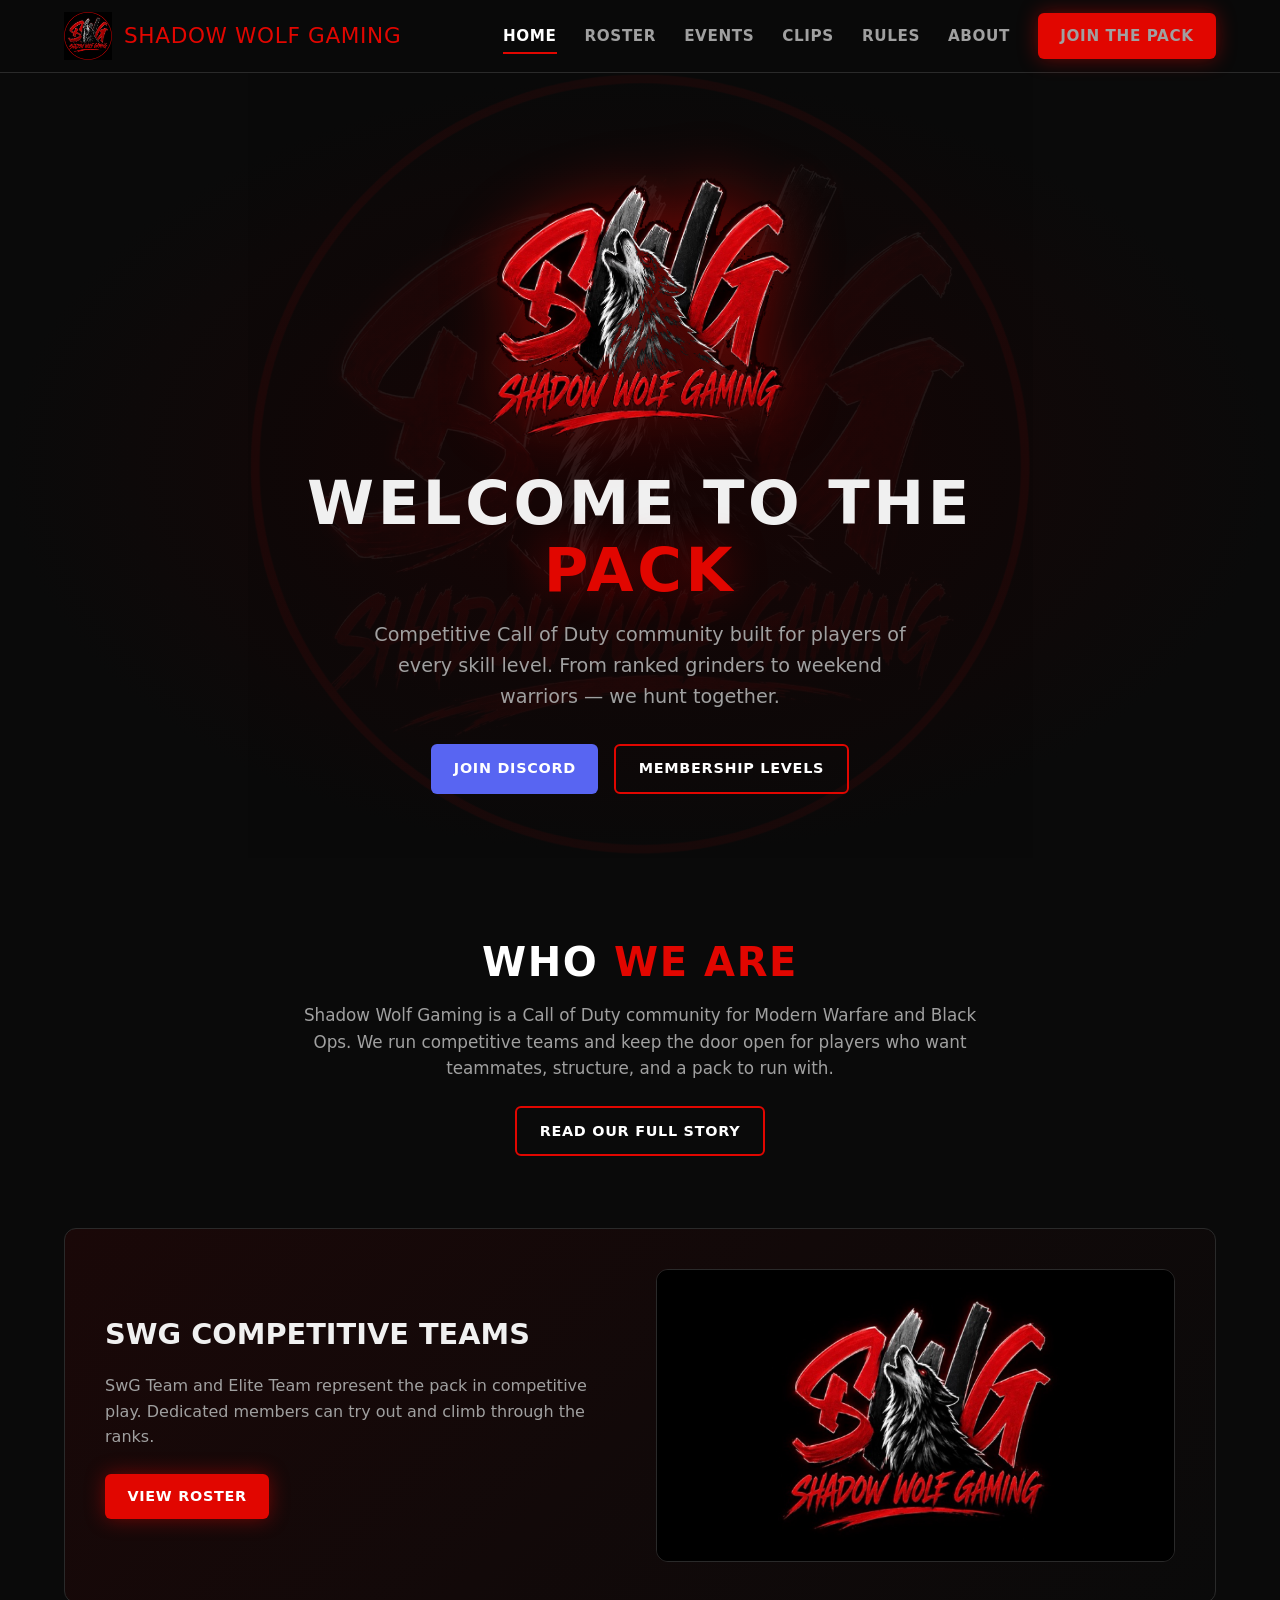
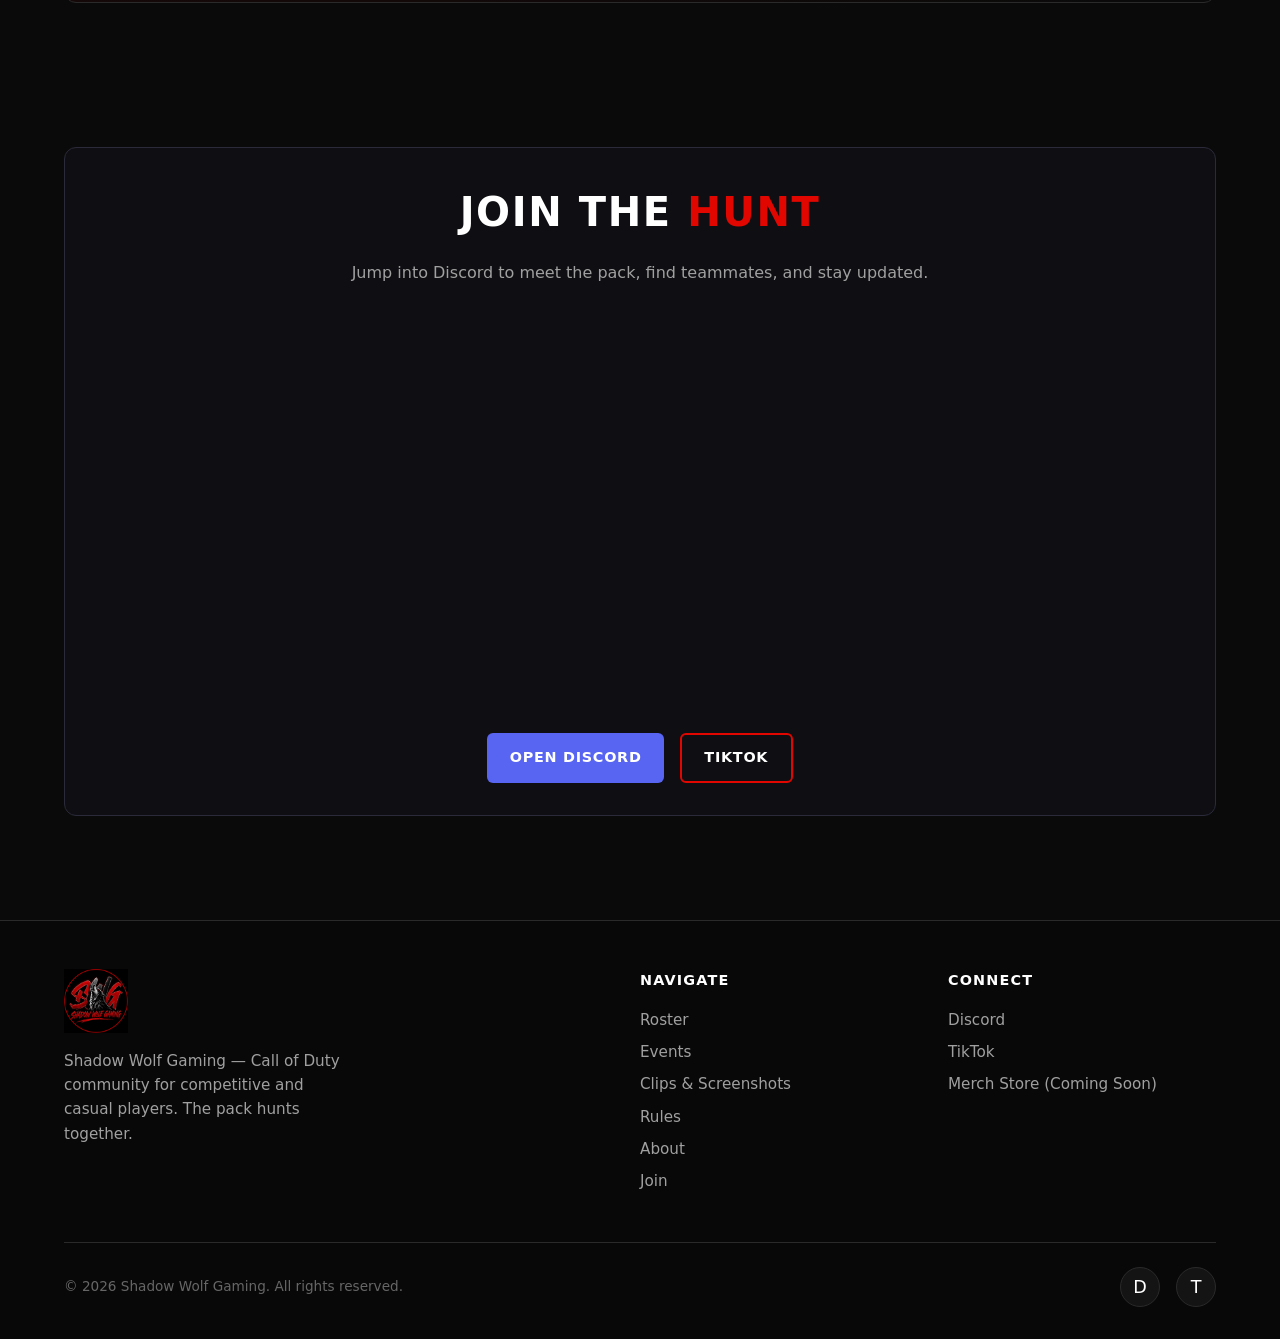
==== commit a203bef9: "Add theme color and Open Graph meta tags Added meta tags for theme color and Open Graph properties." ====
--- a/index.html
+++ b/index.html
@@ -5,6 +5,11 @@
   <meta name="viewport" content="width=device-width, initial-scale=1.0" />
   <title>Shadow Wolf Gaming | The Pack Awaits</title>
   <meta name="description" content="Shadow Wolf Gaming – Call of Duty community for competitive and casual players. Join the Pack." />
+  <meta name="theme-color" content="#ff1a1a" />
+  <meta property="og:title" content="Shadow Wolf Gaming" />
+  <meta property="og:description" content="The Pack Awaits — Call of Duty community." />
+  <meta property="og:image" content="https://k1llerblonde.github.io/Shadow-Wolf-Gaming/logo-full.png" />
+  <meta property="og:url" content="https://k1llerblonde.github.io/Shadow-Wolf-Gaming/" />
   <link rel="icon" href="logo-circle.png" type="image/png" />
   <link href="https://fonts.googleapis.com/css2?family=Black+Ops+One&display=swap" rel="stylesheet" />
   <link rel="stylesheet" href="styles.css" />
--- a/styles.css
+++ b/styles.css
@@ -113,11 +113,24 @@
 }
 
 .logo-text {
-  font-weight: 800;
-  font-size: 1.15rem;
+  font-family: "Black Ops One", system-ui, sans-serif;
+  font-weight: 400;
+  font-size: 1.05rem;
   letter-spacing: 0.03em;
   text-transform: uppercase;
-}
+  line-height: 1.1;
+  white-space: nowrap;
+   color: var(--red);
+}
+
+@media (min-width: 700px) {
+  .logo-text {
+    font-size: 1.35rem;
+  }
+}
+  
+  
+
 
 .logo-text span {
   color: var(--red);
